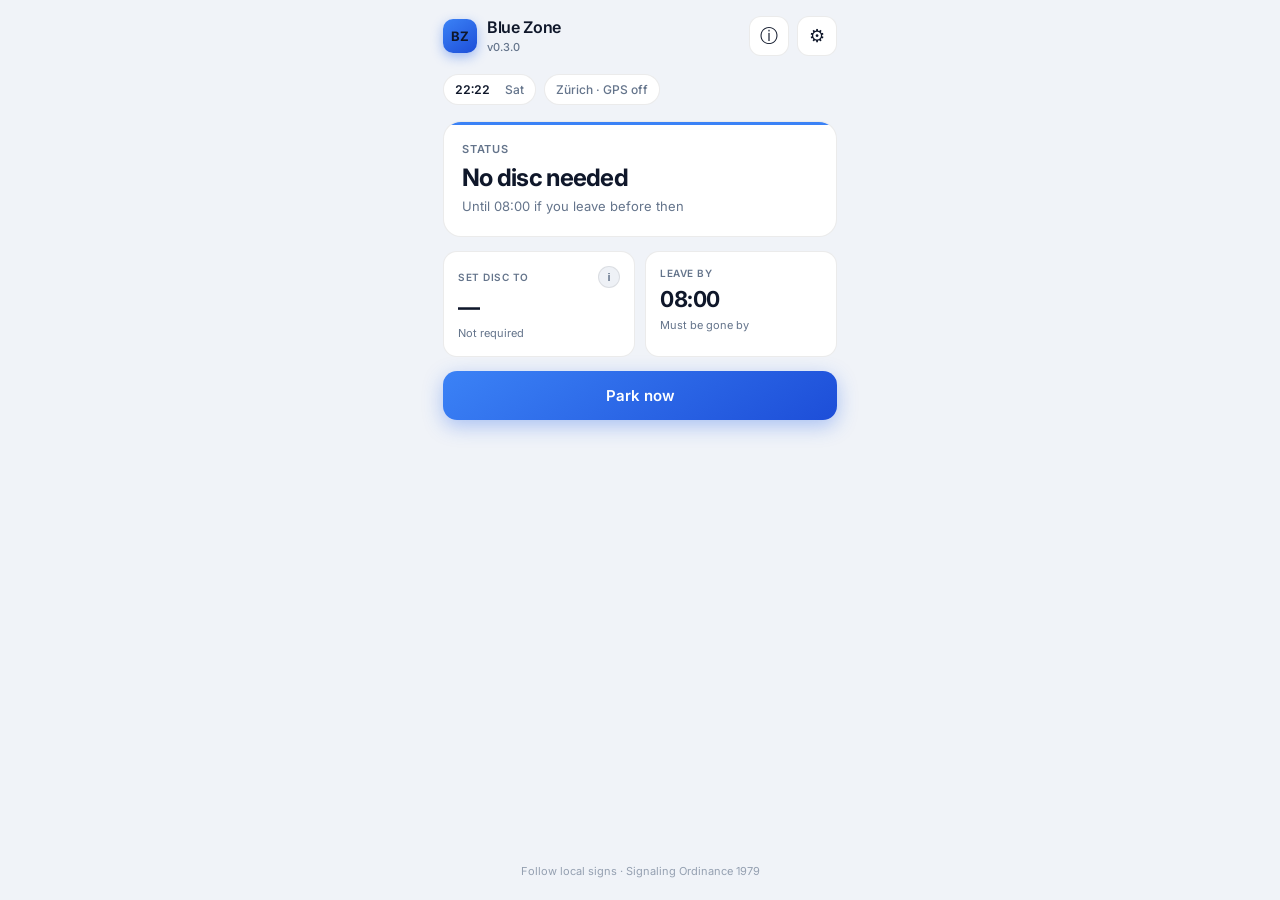
==== artifacts/blue-zone-parking/index.html @ 6352095b "Export from Grok" ====
<!DOCTYPE html>
<html lang="en">
<head>
  <meta charset="UTF-8" />
  <meta name="viewport" content="width=device-width, initial-scale=1, viewport-fit=cover" />
  <meta name="theme-color" content="#0a0f1a" />
  <meta name="apple-mobile-web-app-capable" content="yes" />
  <meta name="apple-mobile-web-app-status-bar-style" content="black-translucent" />
  <meta name="mobile-web-app-capable" content="yes" />
  <link rel="manifest" href="manifest.webmanifest" />
  <link rel="icon" type="image/png" sizes="32x32" href="icons/icon-32.png" />
  <link rel="icon" type="image/png" sizes="16x16" href="icons/icon-16.png" />
  <link rel="apple-touch-icon" href="icons/icon-180.png" />
  <title>Blue Zone</title>
  <link rel="preconnect" href="https://fonts.googleapis.com" />
  <link rel="preconnect" href="https://fonts.gstatic.com" crossorigin />
  <link href="https://fonts.googleapis.com/css2?family=Inter:wght@400;500;600;700&display=swap" rel="stylesheet" />
  <style>
    :root {
      --bg: #0a0f1a;
      --surface: #121a2b;
      --surface-2: #1a2438;
      --border: rgba(255, 255, 255, 0.08);
      --text: #e8eef8;
      --muted: #8b9bb4;
      --accent: #2563eb;
      --accent-bright: #3b82f6;
      --accent-soft: rgba(37, 99, 235, 0.18);
      --ok: #22c55e;
      --ok-soft: rgba(34, 197, 94, 0.14);
      --warn: #f59e0b;
      --warn-soft: rgba(245, 158, 11, 0.14);
      --danger: #ef4444;
      --danger-soft: rgba(239, 68, 68, 0.14);
      --disc-blue: #1e4fd6;
      --disc-blue-dark: #1639a8;
      --disc-rim: #0f2a7a;
      --radius: 18px;
      --safe-top: env(safe-area-inset-top, 0px);
      --safe-bottom: env(safe-area-inset-bottom, 0px);
    }

    * { box-sizing: border-box; margin: 0; padding: 0; -webkit-tap-highlight-color: transparent; }

    html, body {
      height: 100%;
      background: var(--bg);
      color: var(--text);
      font-family: "Inter", system-ui, -apple-system, sans-serif;
      font-size: 16px;
      line-height: 1.45;
      -webkit-font-smoothing: antialiased;
    }

    body {
      min-height: 100dvh;
      display: flex;
      flex-direction: column;
      max-width: 430px;
      margin: 0 auto;
      padding: calc(16px + var(--safe-top)) 18px calc(20px + var(--safe-bottom));
      position: relative;
      overflow-x: hidden;
    }

    /* ─── Header ─── */
    .topbar {
      display: flex;
      align-items: center;
      justify-content: space-between;
      margin-bottom: 18px;
      gap: 12px;
    }
    .brand {
      display: flex;
      align-items: center;
      gap: 10px;
    }
    .brand-mark {
      width: 34px; height: 34px;
      border-radius: 10px;
      background: linear-gradient(145deg, #3b82f6, #1d4ed8);
      display: grid; place-items: center;
      font-weight: 700; font-size: 13px;
      box-shadow: 0 4px 12px rgba(37, 99, 235, 0.4);
    }
    .brand-name { font-weight: 600; font-size: 16px; letter-spacing: -0.02em; }
    .brand-ver { font-size: 11px; color: var(--muted); font-weight: 500; }

    .icon-btn {
      width: 40px; height: 40px;
      border-radius: 12px;
      border: 1px solid var(--border);
      background: var(--surface);
      color: var(--text);
      display: grid; place-items: center;
      cursor: pointer;
      font-size: 18px;
      transition: background 0.15s;
    }
    .icon-btn:active { background: var(--surface-2); }

    /* ─── Meta row (time · location · holiday) ─── */
    .meta-row {
      display: flex;
      flex-wrap: wrap;
      gap: 8px;
      margin-bottom: 16px;
      align-items: center;
    }
    .chip {
      display: inline-flex;
      align-items: center;
      gap: 6px;
      padding: 6px 11px;
      border-radius: 999px;
      background: var(--surface);
      border: 1px solid var(--border);
      font-size: 12px;
      font-weight: 500;
      color: var(--muted);
      font-variant-numeric: tabular-nums;
    }
    .chip strong { color: var(--text); font-weight: 600; }
    .chip-holiday {
      background: var(--ok-soft);
      border-color: rgba(34, 197, 94, 0.3);
      color: var(--ok);
    }
    .chip-holiday strong { color: var(--ok); }
    .chip.hidden { display: none; }

    /* ─── Status ─── */
    .status {
      background: var(--surface);
      border: 1px solid var(--border);
      border-radius: var(--radius);
      padding: 20px 18px;
      margin-bottom: 14px;
      position: relative;
      overflow: hidden;
    }
    .status::before {
      content: "";
      position: absolute;
      top: 0; left: 0; right: 0;
      height: 3px;
      background: var(--status-color, var(--accent));
    }
    .status-label {
      font-size: 11px;
      font-weight: 600;
      text-transform: uppercase;
      letter-spacing: 0.07em;
      color: var(--muted);
      margin-bottom: 6px;
    }
    .status-title {
      font-size: 24px;
      font-weight: 700;
      letter-spacing: -0.03em;
      line-height: 1.2;
      margin-bottom: 4px;
    }
    .status-sub { font-size: 13px; color: var(--muted); }

    /* ─── Disc row ─── */
    .disc-row {
      display: grid;
      grid-template-columns: 1fr 1fr;
      gap: 10px;
      margin-bottom: 14px;
    }
    .tile {
      background: var(--surface);
      border: 1px solid var(--border);
      border-radius: 14px;
      padding: 14px;
      position: relative;
    }
    .tile-label {
      font-size: 10px;
      font-weight: 600;
      text-transform: uppercase;
      letter-spacing: 0.05em;
      color: var(--muted);
      margin-bottom: 4px;
      display: flex;
      align-items: center;
      justify-content: space-between;
    }
    .tile-value {
      font-size: 22px;
      font-weight: 700;
      letter-spacing: -0.02em;
      font-variant-numeric: tabular-nums;
    }
    .tile-hint { font-size: 11px; color: var(--muted); margin-top: 2px; }
    .info-mini {
      width: 22px; height: 22px;
      border-radius: 50%;
      border: 1px solid var(--border);
      background: var(--surface-2);
      color: var(--muted);
      font-size: 11px;
      font-weight: 700;
      display: grid; place-items: center;
      cursor: pointer;
      padding: 0;
    }

    /* ─── Timer card (active session) ─── */
    .timer-card {
      display: none;
      background: linear-gradient(160deg, #152038, #121a2b);
      border: 1px solid rgba(59, 130, 246, 0.35);
      border-radius: var(--radius);
      padding: 18px;
      margin-bottom: 14px;
      text-align: center;
    }
    .timer-card.active { display: block; }
    .timer-label {
      font-size: 11px;
      font-weight: 600;
      text-transform: uppercase;
      letter-spacing: 0.06em;
      color: var(--muted);
      margin-bottom: 6px;
    }
    .timer-value {
      font-size: 40px;
      font-weight: 700;
      letter-spacing: -0.03em;
      font-variant-numeric: tabular-nums;
      color: var(--accent-bright);
      line-height: 1.1;
    }
    .timer-value.warn { color: var(--warn); }
    .timer-value.danger { color: var(--danger); }
    .timer-meta {
      font-size: 12px;
      color: var(--muted);
      margin-top: 6px;
    }
    .timer-actions {
      display: flex;
      gap: 8px;
      margin-top: 14px;
      justify-content: center;
    }

    /* ─── Primary actions ─── */
    .actions {
      display: flex;
      flex-direction: column;
      gap: 10px;
      margin-bottom: 16px;
    }
    .btn {
      display: flex;
      align-items: center;
      justify-content: center;
      gap: 8px;
      padding: 15px 18px;
      border-radius: 14px;
      border: none;
      font-family: inherit;
      font-size: 15px;
      font-weight: 600;
      cursor: pointer;
      transition: transform 0.1s, opacity 0.15s;
    }
    .btn:active { transform: scale(0.98); }
    .btn:disabled { opacity: 0.45; cursor: not-allowed; transform: none; }
    .btn-primary {
      background: linear-gradient(145deg, #3b82f6, #1d4ed8);
      color: #fff;
      box-shadow: 0 6px 20px rgba(37, 99, 235, 0.35);
    }
    .btn-secondary {
      background: var(--surface);
      color: var(--text);
      border: 1px solid var(--border);
    }
    .btn-danger {
      background: var(--danger-soft);
      color: var(--danger);
      border: 1px solid rgba(239, 68, 68, 0.3);
    }
    .btn-sm {
      padding: 10px 14px;
      font-size: 13px;
      border-radius: 10px;
    }

    /* ─── Sheets / overlays ─── */
    .overlay {
      position: fixed;
      inset: 0;
      background: rgba(0, 0, 0, 0.55);
      backdrop-filter: blur(4px);
      z-index: 40;
      opacity: 0;
      pointer-events: none;
      transition: opacity 0.2s;
    }
    .overlay.open { opacity: 1; pointer-events: auto; }

    .sheet {
      position: fixed;
      left: 50%;
      bottom: 0;
      transform: translate(-50%, 100%);
      width: 100%;
      max-width: 430px;
      max-height: 88dvh;
      background: var(--surface);
      border-radius: 22px 22px 0 0;
      border: 1px solid var(--border);
      border-bottom: none;
      z-index: 50;
      padding: 12px 20px calc(24px + var(--safe-bottom));
      overflow-y: auto;
      transition: transform 0.28s cubic-bezier(0.32, 0.72, 0, 1);
    }
    .sheet.open { transform: translate(-50%, 0); }
    .sheet-handle {
      width: 36px; height: 4px;
      border-radius: 2px;
      background: var(--border);
      margin: 0 auto 16px;
    }
    .sheet-title {
      font-size: 18px;
      font-weight: 700;
      letter-spacing: -0.02em;
      margin-bottom: 14px;
    }
    .sheet-close {
      position: absolute;
      top: 16px; right: 16px;
      width: 32px; height: 32px;
      border-radius: 50%;
      border: 1px solid var(--border);
      background: var(--surface-2);
      color: var(--muted);
      font-size: 16px;
      cursor: pointer;
      display: grid; place-items: center;
    }

    /* ─── Skeuomorphic parking disc ─── */
    .disc-showcase {
      display: flex;
      flex-direction: column;
      align-items: center;
      gap: 16px;
      padding: 8px 0 12px;
    }
    .parking-disc {
      width: 240px;
      height: 240px;
      border-radius: 50%;
      background:
        radial-gradient(circle at 35% 30%, rgba(255,255,255,0.18), transparent 45%),
        linear-gradient(160deg, #2b6cff 0%, var(--disc-blue) 45%, var(--disc-blue-dark) 100%);
      box-shadow:
        0 0 0 10px var(--disc-rim),
        0 0 0 14px #0a1f5c,
        0 18px 40px rgba(0, 0, 0, 0.45),
        inset 0 2px 6px rgba(255,255,255,0.25),
        inset 0 -4px 12px rgba(0,0,0,0.25);
      position: relative;
      display: grid;
      place-items: center;
    }
    .disc-wheel {
      width: 68%;
      height: 68%;
      border-radius: 50%;
      background: radial-gradient(circle at 40% 32%, #fff, #f4f6fa 55%, #dbe3ef 100%);
      box-shadow: inset 0 2px 8px rgba(0,0,0,0.12), 0 2px 6px rgba(0,0,0,0.18);
      position: absolute;
      left: 50%;
      top: 50%;
      margin: 0;
      transform: translate(-50%, -50%) rotate(0deg);
      transition: transform 1.35s cubic-bezier(0.22, 1.15, 0.36, 1);
    }
    .disc-pointer {
      position: absolute;
      left: 50%;
      top: -2px;
      width: 0;
      height: 0;
      border-left: 7px solid transparent;
      border-right: 7px solid transparent;
      border-bottom: 16px solid #dc2626;
      transform: translateX(-50%);
      filter: drop-shadow(0 1px 1px rgba(0,0,0,0.35));
    }
    .disc-hub {
      width: 42%;
      height: 42%;
      border-radius: 50%;
      background: linear-gradient(180deg, #fff, #e8eef5);
      box-shadow: 0 1px 2px rgba(0,0,0,0.12), 0 0 0 3px #c5d0de;
      position: relative;
      z-index: 2;
      display: flex;
      flex-direction: column;
      align-items: center;
      justify-content: center;
    }
    .disc-face { display: contents; }
    .disc-label-top {
      font-size: 8px;
      font-weight: 700;
      letter-spacing: 0.14em;
      text-transform: uppercase;
      color: #64748b;
    }
    .disc-time-display {
      font-size: 28px;
      font-weight: 800;
      letter-spacing: -0.04em;
      color: #0f172a;
      font-variant-numeric: tabular-nums;
      line-height: 1;
    }
    .disc-label-bot { display: none; }
    .disc-ticks {
      position: absolute;
      inset: 0;
      border-radius: 50%;
    }
    .disc-tick {
      position: absolute;
      left: 50%; top: 5%;
      width: 2px; height: 8px;
      background: rgba(255,255,255,0.45);
      transform-origin: 50% 108px;
      margin-left: -1px;
    }
    .disc-tick.major { height: 11px; width: 2.5px; background: #fff; }
    .disc-hour {
      position: absolute;
      left: 50%;
      top: 11%;
      font-size: 9px;
      font-weight: 700;
      color: #fff;
      transform-origin: 50% 86px;
      margin-left: -8px;
      width: 16px;
      text-align: center;
    }
    @media (prefers-reduced-motion: reduce) {
      .disc-wheel { transition: none; }
    }

    .disc-help {
      font-size: 13px;
      color: var(--muted);
      text-align: center;
      line-height: 1.5;
      max-width: 280px;
    }
    .disc-help strong { color: var(--text); }

    /* ─── Settings form ─── */
    .field {
      margin-bottom: 16px;
    }
    .field label {
      display: block;
      font-size: 12px;
      font-weight: 600;
      color: var(--muted);
      margin-bottom: 6px;
      text-transform: uppercase;
      letter-spacing: 0.04em;
    }
    .field select, .field input[type="number"] {
      width: 100%;
      padding: 12px 14px;
      border-radius: 12px;
      border: 1px solid var(--border);
      background: var(--surface-2);
      color: var(--text);
      font-family: inherit;
      font-size: 15px;
      font-weight: 500;
      outline: none;
    }
    .field select:focus, .field input:focus {
      border-color: rgba(59, 130, 246, 0.5);
    }
    .toggle-row {
      display: flex;
      align-items: center;
      justify-content: space-between;
      padding: 12px 0;
      border-bottom: 1px solid var(--border);
    }
    .toggle-row:last-child { border-bottom: none; }
    .toggle-row span { font-size: 14px; font-weight: 500; }
    .toggle {
      position: relative;
      width: 44px; height: 26px;
      flex-shrink: 0;
    }
    .toggle input { opacity: 0; width: 0; height: 0; }
    .toggle-slider {
      position: absolute; inset: 0;
      background: var(--surface-2);
      border-radius: 999px;
      border: 1px solid var(--border);
      cursor: pointer;
      transition: background 0.2s;
    }
    .toggle-slider::before {
      content: "";
      position: absolute;
      width: 20px; height: 20px;
      left: 2px; top: 2px;
      background: var(--muted);
      border-radius: 50%;
      transition: transform 0.2s, background 0.2s;
    }
    .toggle input:checked + .toggle-slider {
      background: var(--accent-soft);
      border-color: rgba(59, 130, 246, 0.45);
    }
    .toggle input:checked + .toggle-slider::before {
      transform: translateX(18px);
      background: var(--accent-bright);
    }

    /* ─── Rules content ─── */
    .rules h3 {
      font-size: 13px;
      font-weight: 600;
      color: var(--text);
      margin: 14px 0 6px;
    }
    .rules h3:first-child { margin-top: 0; }
    .rules p, .rules li {
      font-size: 13px;
      color: var(--muted);
      line-height: 1.55;
    }
    .rules ul { padding-left: 18px; margin: 4px 0 8px; }
    .rules li { margin-bottom: 3px; }
    .rules strong { color: var(--text); font-weight: 500; }

    .footer-note {
      margin-top: auto;
      padding-top: 12px;
      text-align: center;
      font-size: 11px;
      color: var(--muted);
      opacity: 0.65;
    }

    .toast {
      position: fixed;
      left: 50%;
      bottom: calc(24px + var(--safe-bottom));
      transform: translateX(-50%) translateY(80px);
      background: var(--surface-2);
      border: 1px solid var(--border);
      color: var(--text);
      padding: 12px 18px;
      border-radius: 12px;
      font-size: 13px;
      font-weight: 500;
      z-index: 60;
      opacity: 0;
      transition: transform 0.25s, opacity 0.25s;
      max-width: 90%;
      text-align: center;
      box-shadow: 0 8px 30px rgba(0,0,0,0.35);
    }
    .toast.show {
      transform: translateX(-50%) translateY(0);
      opacity: 1;
    }

    @media (prefers-color-scheme: light) {
      :root {
        --bg: #f0f3f8;
        --surface: #ffffff;
        --surface-2: #eef1f6;
        --border: rgba(0, 0, 0, 0.08);
        --text: #0f172a;
        --muted: #64748b;
      }
    }
  </style>
</head>
<body>
  <!-- Top bar -->
  <header class="topbar">
    <div class="brand">
      <div class="brand-mark">BZ</div>
      <div>
        <div class="brand-name">Blue Zone</div>
        <div class="brand-ver" id="appVersion">v0.3.0</div>
      </div>
    </div>
    <div style="display:flex;gap:8px">
      <button type="button" class="icon-btn" id="btnInfo" title="Rules" aria-label="Rules">ⓘ</button>
      <button type="button" class="icon-btn" id="btnSettings" title="Settings" aria-label="Settings">⚙</button>
    </div>
  </header>

  <!-- Meta: time · location · holiday -->
  <div class="meta-row">
    <div class="chip" id="chipTime"><strong id="clockTime">--:--</strong>&nbsp;<span id="clockDay">—</span></div>
    <div class="chip" id="chipLoc"><span id="locLabel">Locating…</span></div>
    <div class="chip chip-holiday hidden" id="chipHoliday"><strong id="holidayLabel">Holiday</strong></div>
  </div>

  <!-- Status -->
  <section class="status" id="statusCard">
    <div class="status-label">Status</div>
    <div class="status-title" id="statusTitle">Checking…</div>
    <div class="status-sub" id="statusSub"></div>
  </section>

  <!-- Disc / leave-by -->
  <div class="disc-row">
    <div class="tile">
      <div class="tile-label">
        Set disc to
        <button type="button" class="info-mini" id="btnDiscInfo" title="How to set disc" aria-label="Disc info">i</button>
      </div>
      <div class="tile-value" id="discTime">—</div>
      <div class="tile-hint" id="discHint">Next half-hour</div>
    </div>
    <div class="tile">
      <div class="tile-label">Leave by</div>
      <div class="tile-value" id="leaveBy">—</div>
      <div class="tile-hint" id="leaveHint">Max stay</div>
    </div>
  </div>

  <!-- Active parking timer -->
  <div class="timer-card" id="timerCard">
    <div class="timer-label">Time remaining</div>
    <div class="timer-value" id="timerValue">--:--</div>
    <div class="timer-meta" id="timerMeta">Parked · leave by —</div>
    <div class="timer-actions">
      <button type="button" class="btn btn-danger btn-sm" id="btnEndPark">End parking</button>
    </div>
  </div>

  <!-- Primary CTA -->
  <div class="actions">
    <button type="button" class="btn btn-primary" id="btnPark">Park now</button>
  </div>

  <p class="footer-note">Follow local signs · Signaling Ordinance 1979</p>

  <!-- Overlay -->
  <div class="overlay" id="overlay"></div>

  <!-- Disc info sheet (skeuomorphic) -->
  <div class="sheet" id="sheetDisc" role="dialog" aria-labelledby="discSheetTitle">
    <div class="sheet-handle"></div>
    <button type="button" class="sheet-close" data-close aria-label="Close">×</button>
    <div class="sheet-title" id="discSheetTitle">Set your disc</div>
    <div class="disc-showcase">
      <div class="parking-disc" aria-hidden="true">
        <div class="disc-ticks" id="discTicks"></div>
        <div class="disc-wheel" id="discWheel">
          <span class="disc-pointer"></span>
        </div>
        <div class="disc-hub">
          <div class="disc-label-top">Set to</div>
          <div class="disc-time-display" id="discFaceTime">—</div>
        </div>
      </div>
      <p class="disc-help">
        Set the wheel to the <strong>next half-hour mark after</strong> you arrive.<br />
        Example: arrive <strong>9:05</strong> → set <strong>9:30</strong> → leave by <strong>10:30</strong>.
      </p>
    </div>
  </div>

  <!-- Rules sheet -->
  <div class="sheet" id="sheetRules" role="dialog" aria-labelledby="rulesTitle">
    <div class="sheet-handle"></div>
    <button type="button" class="sheet-close" data-close aria-label="Close">×</button>
    <div class="sheet-title" id="rulesTitle">Rules</div>
    <div class="rules">
      <h3>Time limits (Mon–Sat)</h3>
      <ul>
        <li>08:00–11:30 &amp; 13:30–18:00 → max <strong>1 hour</strong></li>
        <li>Arrival 11:30–13:30 → valid until <strong>14:30</strong></li>
        <li>Arrival 18:00–08:00 → valid until <strong>09:00</strong></li>
      </ul>
      <h3>Sundays &amp; public holidays</h3>
      <p>No time limit unless an extra sign says otherwise.</p>
      <h3>Setting the disc</h3>
      <p>Set the wheel to the <strong>next time-line after</strong> arrival. Electronic discs are not permitted. Disc must be clearly visible and upright.</p>
      <h3>No disc needed</h3>
      <p>19:00–07:59 if you rejoin traffic before 08:00.</p>
      <h3>Invalid if</h3>
      <ul>
        <li>Slanted or not fully visible</li>
        <li>Arrival time set incorrectly</li>
        <li>Max parking time exceeded</li>
        <li>Time re-adjusted without rejoining traffic</li>
      </ul>
      <h3>Where to get a disc</h3>
      <ul>
        <li>Transport Service licensing office — Mühlegasse 18</li>
        <li>Zurich City Police guards</li>
        <li>Specialist retailers</li>
      </ul>
      <p style="margin-top:12px;font-size:11px;opacity:0.7">Legal basis: Signaling Ordinance of 5 September 1979. Always follow local signs.</p>
    </div>
  </div>

  <!-- Settings sheet -->
  <div class="sheet" id="sheetSettings" role="dialog" aria-labelledby="settingsTitle">
    <div class="sheet-handle"></div>
    <button type="button" class="sheet-close" data-close aria-label="Close">×</button>
    <div class="sheet-title" id="settingsTitle">Settings</div>

    <div class="field">
      <label for="setCanton">Canton</label>
      <select id="setCanton">
        <option value="ZH">Zürich</option>
        <option value="BE">Bern</option>
        <option value="GE">Genève</option>
        <option value="VD">Vaud</option>
        <option value="BS">Basel-Stadt</option>
        <option value="BL">Basel-Land</option>
        <option value="AG">Aargau</option>
        <option value="SG">St. Gallen</option>
        <option value="LU">Luzern</option>
        <option value="TI">Ticino</option>
        <option value="VS">Valais</option>
        <option value="ZG">Zug</option>
        <option value="FR">Fribourg</option>
        <option value="SO">Solothurn</option>
        <option value="TG">Thurgau</option>
        <option value="SH">Schaffhausen</option>
        <option value="GR">Graubünden</option>
        <option value="NE">Neuchâtel</option>
        <option value="JU">Jura</option>
        <option value="SZ">Schwyz</option>
        <option value="UR">Uri</option>
        <option value="OW">Obwalden</option>
        <option value="NW">Nidwalden</option>
        <option value="GL">Glarus</option>
        <option value="AR">Appenzell AR</option>
        <option value="AI">Appenzell IR</option>
      </select>
    </div>

    <div class="field">
      <label for="setNotifyMins">Notify before expiry (minutes)</label>
      <input type="number" id="setNotifyMins" min="1" max="60" step="1" value="10" />
    </div>

    <div class="toggle-row">
      <span>Enable notifications</span>
      <label class="toggle">
        <input type="checkbox" id="setNotifyOn" checked />
        <span class="toggle-slider"></span>
      </label>
    </div>

    <div class="toggle-row">
      <span>Treat as public holiday</span>
      <label class="toggle">
        <input type="checkbox" id="setForceHoliday" />
        <span class="toggle-slider"></span>
      </label>
    </div>

    <div class="toggle-row">
      <span>Auto-detect location</span>
      <label class="toggle">
        <input type="checkbox" id="setAutoLoc" checked />
        <span class="toggle-slider"></span>
      </label>
    </div>

    <p style="font-size:12px;color:var(--muted);margin-top:16px" id="settingsMeta">Holidays: —</p>
  </div>

  <div class="toast" id="toast" role="status"></div>

  <script>
  /**
   * Blue Zone Parking — v0.3.0
   * Extensible client-side app. No backend. State in localStorage.
   * Security: no eval, no user HTML injection, API responses validated lightly.
   */
  (function () {
    "use strict";

    const VERSION = "0.3.0";
    const STORAGE = {
      settings: "bz.settings.v1",
      session: "bz.session.v1",
      holidays: "bz.holidays.v1",
      notified: "bz.notified.v1"
    };

    const CANTON_CENTERS = {
      ZH: [47.3769, 8.5417], BE: [46.9480, 7.4474], GE: [46.2044, 6.1432],
      VD: [46.5197, 6.6323], BS: [47.5596, 7.5886], BL: [47.4416, 7.7649],
      AG: [47.3900, 8.0450], SG: [47.4245, 9.3767], LU: [47.0502, 8.3093],
      TI: [46.2044, 9.0211], VS: [46.2333, 7.6000], ZG: [47.1662, 8.5155],
      FR: [46.8065, 7.1620], SO: [47.2088, 7.5323], TG: [47.6038, 9.0550],
      SH: [47.6973, 8.6349], GR: [46.8499, 9.5329], NE: [46.9900, 6.9293],
      JU: [47.3654, 7.3452], SZ: [47.0207, 8.6530], UR: [46.8804, 8.6444],
      OW: [46.8770, 8.2510], NW: [46.9268, 8.3850], GL: [47.0404, 9.0672],
      AR: [47.3667, 9.3000], AI: [47.3308, 9.4090]
    };

    const CANTON_NAMES = {
      ZH: "Zürich", BE: "Bern", GE: "Genève", VD: "Vaud", BS: "Basel-Stadt",
      BL: "Basel-Land", AG: "Aargau", SG: "St. Gallen", LU: "Luzern", TI: "Ticino",
      VS: "Valais", ZG: "Zug", FR: "Fribourg", SO: "Solothurn", TG: "Thurgau",
      SH: "Schaffhausen", GR: "Graubünden", NE: "Neuchâtel", JU: "Jura", SZ: "Schwyz",
      UR: "Uri", OW: "Obwalden", NW: "Nidwalden", GL: "Glarus", AR: "Appenzell AR", AI: "Appenzell IR"
    };

    const DAYS = ["Sun", "Mon", "Tue", "Wed", "Thu", "Fri", "Sat"];

    /** @type {{ canton: string, notifyMins: number, notifyOn: boolean, forceHoliday: boolean, autoLoc: boolean }} */
    let settings = {
      canton: "ZH",
      notifyMins: 10,
      notifyOn: true,
      forceHoliday: false,
      autoLoc: true
    };

    /** @type {{ date: string, name: string }[]} */
    let holidays = [];

    /** @type {{ startMs: number, leaveByMs: number, discLabel: string, leaveLabel: string } | null} */
    let session = null;

    let autoHolidayName = "";
    let tickTimer = null;
    let notifiedForSession = false;

    // ─── DOM helpers ───
    const $ = (id) => document.getElementById(id);

    function pad(n) { return String(n).padStart(2, "0"); }
    function formatTime(d) { return pad(d.getHours()) + ":" + pad(d.getMinutes()); }
    function dateKey(d) {
      return d.getFullYear() + "-" + pad(d.getMonth() + 1) + "-" + pad(d.getDate());
    }
    function minutesSinceMidnight(d) { return d.getHours() * 60 + d.getMinutes(); }
    function fromMinutes(m) {
      const h = Math.floor(((m % 1440) + 1440) % 1440 / 60);
      const min = ((m % 1440) + 1440) % 1440 % 60;
      return pad(h) + ":" + pad(min);
    }
    function nextTimeLineAfter(mins) {
      const h = Math.floor(mins / 60);
      const m = mins % 60;
      if (m === 0) return h * 60 + 30;
      if (m < 30) return h * 60 + 30;
      return (h + 1) * 60;
    }

    function toast(msg, ms) {
      const el = $("toast");
      el.textContent = msg;
      el.classList.add("show");
      clearTimeout(toast._t);
      toast._t = setTimeout(function () { el.classList.remove("show"); }, ms || 2800);
    }

    function loadJSON(key, fallback) {
      try {
        const raw = localStorage.getItem(key);
        if (!raw) return fallback;
        return JSON.parse(raw);
      } catch (_) { return fallback; }
    }
    function saveJSON(key, val) {
      try { localStorage.setItem(key, JSON.stringify(val)); } catch (_) {}
    }

    // ─── Settings ───
    function loadSettings() {
      const s = loadJSON(STORAGE.settings, null);
      if (s && typeof s === "object") {
        settings = Object.assign({}, settings, s);
      }
      $("setCanton").value = settings.canton;
      $("setNotifyMins").value = String(settings.notifyMins);
      $("setNotifyOn").checked = !!settings.notifyOn;
      $("setForceHoliday").checked = !!settings.forceHoliday;
      $("setAutoLoc").checked = !!settings.autoLoc;
    }

    function persistSettings() {
      settings.canton = $("setCanton").value;
      settings.notifyMins = Math.min(60, Math.max(1, parseInt($("setNotifyMins").value, 10) || 10));
      settings.notifyOn = $("setNotifyOn").checked;
      settings.forceHoliday = $("setForceHoliday").checked;
      settings.autoLoc = $("setAutoLoc").checked;
      saveJSON(STORAGE.settings, settings);
      $("setNotifyMins").value = String(settings.notifyMins);
    }

    // ─── Holidays ───
    function loadCachedHolidays() {
      const cached = loadJSON(STORAGE.holidays, null);
      if (cached && cached.canton === settings.canton && Array.isArray(cached.holidays)) {
        holidays = cached.holidays;
      }
    }

    async function fetchHolidays(canton) {
      const year = new Date().getFullYear();
      const urls = [
        "https://openholidaysapi.org/PublicHolidays?countryIsoCode=CH&languageIsoCode=EN&validFrom=" + year + "-01-01&validTo=" + year + "-12-31&subdivisionCode=CH-" + canton,
        "https://openholidaysapi.org/PublicHolidays?countryIsoCode=CH&languageIsoCode=EN&validFrom=" + (year + 1) + "-01-01&validTo=" + (year + 1) + "-12-31&subdivisionCode=CH-" + canton
      ];
      try {
        const results = await Promise.all(urls.map(function (u) {
          return fetch(u).then(function (r) { return r.ok ? r.json() : []; });
        }));
        const map = new Map();
        results.forEach(function (arr) {
          if (!Array.isArray(arr)) return;
          arr.forEach(function (h) {
            if (!h || (h.type !== "Public" && h.type !== "Optional")) return;
            if (typeof h.startDate !== "string") return;
            const name = (h.name && h.name[0] && h.name[0].text) || "Public holiday";
            if (!map.has(h.startDate)) map.set(h.startDate, { date: h.startDate, name: String(name).slice(0, 80) });
          });
        });
        holidays = Array.from(map.values());
        saveJSON(STORAGE.holidays, { canton: canton, year: year, holidays: holidays });
        $("settingsMeta").textContent = "Holidays loaded for CH-" + canton + " · OpenHolidays API";
      } catch (_) {
        $("settingsMeta").textContent = "Holiday data offline — use toggle if needed";
      }
      refreshHolidayChip();
      updateUI();
    }

    function todayIsHoliday() {
      if (settings.forceHoliday) return { yes: true, name: "Public holiday (manual)" };
      const key = dateKey(new Date());
      const found = holidays.find(function (h) { return h.date === key; });
      if (found) return { yes: true, name: found.name };
      return { yes: false, name: "" };
    }

    function refreshHolidayChip() {
      const hol = todayIsHoliday();
      const isSun = new Date().getDay() === 0;
      const chip = $("chipHoliday");
      if (hol.yes || isSun) {
        chip.classList.remove("hidden");
        $("holidayLabel").textContent = hol.yes ? hol.name : "Sunday";
        autoHolidayName = hol.yes ? hol.name : "Sunday";
      } else {
        chip.classList.add("hidden");
        autoHolidayName = "";
      }
    }

    // ─── Location ───
    function haversine(lat1, lon1, lat2, lon2) {
      const R = 6371;
      const dLat = (lat2 - lat1) * Math.PI / 180;
      const dLon = (lon2 - lon1) * Math.PI / 180;
      const a = Math.sin(dLat / 2) * Math.sin(dLat / 2) +
        Math.cos(lat1 * Math.PI / 180) * Math.cos(lat2 * Math.PI / 180) *
        Math.sin(dLon / 2) * Math.sin(dLon / 2);
      return R * 2 * Math.atan2(Math.sqrt(a), Math.sqrt(1 - a));
    }

    function nearestCanton(lat, lon) {
      let best = "ZH", bestDist = Infinity;
      Object.keys(CANTON_CENTERS).forEach(function (code) {
        const c = CANTON_CENTERS[code];
        const d = haversine(lat, lon, c[0], c[1]);
        if (d < bestDist) { bestDist = d; best = code; }
      });
      return best;
    }

    function setLocLabel(text) {
      $("locLabel").textContent = text;
    }

    function detectLocation() {
      if (!settings.autoLoc) {
        setLocLabel(CANTON_NAMES[settings.canton] || settings.canton);
        return;
      }
      if (!navigator.geolocation) {
        setLocLabel(CANTON_NAMES[settings.canton] || settings.canton);
        return;
      }
      setLocLabel("Locating…");
      navigator.geolocation.getCurrentPosition(
        function (pos) {
          const code = nearestCanton(pos.coords.latitude, pos.coords.longitude);
          if (code !== settings.canton) {
            settings.canton = code;
            $("setCanton").value = code;
            saveJSON(STORAGE.settings, settings);
            fetchHolidays(code);
          }
          setLocLabel(CANTON_NAMES[code] || code);
        },
        function () {
          setLocLabel((CANTON_NAMES[settings.canton] || settings.canton) + " · GPS off");
        },
        { enableHighAccuracy: false, timeout: 10000, maximumAge: 300000 }
      );
    }

    // ─── Rules engine ───
    /**
     * @returns {{ title: string, sub: string, disc: string|null, leaveBy: string|null, color: string, free: boolean }}
     */
    function computeRules(now) {
      const hol = todayIsHoliday();
      const isSun = now.getDay() === 0;
      const mins = minutesSinceMidnight(now);

      if (hol.yes || isSun) {
        return {
          title: "No time limit",
          sub: hol.yes ? (hol.name + " · free unless extra sign") : "Sunday · free unless extra sign",
          disc: null,
          leaveBy: null,
          color: "var(--ok)",
          free: true
        };
      }

      if (mins >= 19 * 60 || mins < 8 * 60) {
        if (mins < 8 * 60) {
          const setTo = nextTimeLineAfter(mins);
          return {
            title: "Valid until 09:00",
            sub: "Arrival before 08:00",
            disc: fromMinutes(setTo),
            leaveBy: "09:00",
            color: "var(--warn)",
            free: false
          };
        }
        return {
          title: "No disc needed",
          sub: "Until 08:00 if you leave before then",
          disc: null,
          leaveBy: "08:00",
          color: "var(--accent-bright)",
          free: true
        };
      }

      if (mins >= 8 * 60 && mins < 11 * 60 + 30) {
        const setTo = nextTimeLineAfter(mins);
        return {
          title: "Max 1 hour",
          sub: "08:00 – 11:30",
          disc: fromMinutes(setTo),
          leaveBy: fromMinutes(setTo + 60),
          color: "var(--accent-bright)",
          free: false
        };
      }

      if (mins >= 11 * 60 + 30 && mins < 13 * 60 + 30) {
        const setTo = nextTimeLineAfter(mins);
        return {
          title: "Valid until 14:30",
          sub: "Midday window (11:30–13:30)",
          disc: fromMinutes(setTo),
          leaveBy: "14:30",
          color: "var(--warn)",
          free: false
        };
      }

      if (mins >= 13 * 60 + 30 && mins < 18 * 60) {
        const setTo = nextTimeLineAfter(mins);
        return {
          title: "Max 1 hour",
          sub: "13:30 – 18:00",
          disc: fromMinutes(setTo),
          leaveBy: fromMinutes(setTo + 60),
          color: "var(--accent-bright)",
          free: false
        };
      }

      if (mins >= 18 * 60 && mins < 19 * 60) {
        const setTo = nextTimeLineAfter(mins);
        return {
          title: "Valid until 09:00",
          sub: "Evening arrival",
          disc: fromMinutes(setTo),
          leaveBy: "09:00",
          color: "var(--warn)",
          free: false
        };
      }

      return {
        title: "Check signs",
        sub: "Unable to determine for this moment",
        disc: null,
        leaveBy: null,
        color: "var(--muted)",
        free: false
      };
    }

    // ─── Session / timer ───
    function loadSession() {
      const s = loadJSON(STORAGE.session, null);
      if (s && typeof s.leaveByMs === "number" && s.leaveByMs > Date.now() - 60000) {
        session = s;
        notifiedForSession = !!loadJSON(STORAGE.notified, false);
      } else {
        session = null;
        localStorage.removeItem(STORAGE.session);
        localStorage.removeItem(STORAGE.notified);
      }
    }

    function startPark() {
      const now = new Date();
      const rules = computeRules(now);
      if (rules.free && !rules.leaveBy) {
        toast("No time limit right now — no timer needed");
        return;
      }
      if (!rules.leaveBy) {
        toast("Cannot start timer — check local signs");
        return;
      }

      // Build leave-by Date from label (HH:MM), handling overnight
      const parts = rules.leaveBy.split(":");
      const leave = new Date(now);
      leave.setSeconds(0, 0);
      leave.setHours(parseInt(parts[0], 10), parseInt(parts[1], 10), 0, 0);
      if (leave.getTime() <= now.getTime()) {
        leave.setDate(leave.getDate() + 1);
      }

      session = {
        startMs: now.getTime(),
        leaveByMs: leave.getTime(),
        discLabel: rules.disc || "—",
        leaveLabel: rules.leaveBy
      };
      notifiedForSession = false;
      saveJSON(STORAGE.session, session);
      localStorage.removeItem(STORAGE.notified);
      updateUI();
      requestNotifyPermission();
      toast("Parking started · leave by " + rules.leaveBy);
    }

    function endPark() {
      session = null;
      localStorage.removeItem(STORAGE.session);
      localStorage.removeItem(STORAGE.notified);
      notifiedForSession = false;
      updateUI();
      toast("Parking ended");
    }

    function formatRemaining(ms) {
      if (ms <= 0) return "00:00";
      const totalSec = Math.floor(ms / 1000);
      const h = Math.floor(totalSec / 3600);
      const m = Math.floor((totalSec % 3600) / 60);
      const s = totalSec % 60;
      if (h > 0) return pad(h) + ":" + pad(m) + ":" + pad(s);
      return pad(m) + ":" + pad(s);
    }

    function updateTimerDisplay() {
      if (!session) return;
      const left = session.leaveByMs - Date.now();
      const el = $("timerValue");
      el.textContent = formatRemaining(left);
      el.classList.remove("warn", "danger");
      if (left <= 0) {
        el.classList.add("danger");
        el.textContent = "00:00";
        $("timerMeta").textContent = "Time expired · move the vehicle";
      } else if (left <= 5 * 60 * 1000) {
        el.classList.add("danger");
        $("timerMeta").textContent = "Leave by " + session.leaveLabel + " · disc " + session.discLabel;
      } else if (left <= settings.notifyMins * 60 * 1000) {
        el.classList.add("warn");
        $("timerMeta").textContent = "Leave by " + session.leaveLabel + " · disc " + session.discLabel;
      } else {
        $("timerMeta").textContent = "Leave by " + session.leaveLabel + " · disc " + session.discLabel;
      }

      // Notification
      if (
        settings.notifyOn &&
        !notifiedForSession &&
        left > 0 &&
        left <= settings.notifyMins * 60 * 1000
      ) {
        sendNotification(
          "Blue Zone — " + formatRemaining(left) + " left",
          "Leave by " + session.leaveLabel + ". Move your vehicle soon."
        );
        notifiedForSession = true;
        saveJSON(STORAGE.notified, true);
      }
    }

    function requestNotifyPermission() {
      if (!settings.notifyOn) return;
      if (!("Notification" in window)) return;
      if (Notification.permission === "default") {
        Notification.requestPermission().catch(function () {});
      }
    }

    function sendNotification(title, body) {
      if (!("Notification" in window)) return;
      if (Notification.permission !== "granted") return;
      try {
        const n = new Notification(title, {
          body: body,
          icon: "icons/icon-192.png",
          tag: "bz-expiry",
          renotify: true
        });
        setTimeout(function () { n.close(); }, 12000);
      } catch (_) {}
    }

    // ─── UI ───
    function updateUI() {
      const now = new Date();
      $("clockTime").textContent = formatTime(now);
      $("clockDay").textContent = DAYS[now.getDay()];
      $("appVersion").textContent = "v" + VERSION;

      refreshHolidayChip();

      const rules = computeRules(now);
      $("statusCard").style.setProperty("--status-color", rules.color);
      $("statusTitle").textContent = rules.title;
      $("statusSub").textContent = rules.sub;
      $("discTime").textContent = rules.disc || "—";
      $("leaveBy").textContent = rules.leaveBy || "—";
      $("discHint").textContent = rules.disc ? "Next half-hour mark" : "Not required";
      $("leaveHint").textContent = rules.leaveBy ? "Must be gone by" : "—";
      $("discFaceTime").textContent = rules.disc || "—";

      // Session UI
      const hasSession = !!session;
      $("timerCard").classList.toggle("active", hasSession);
      $("btnPark").style.display = hasSession ? "none" : "flex";
      $("btnPark").disabled = rules.free && !rules.leaveBy;

      if (hasSession) updateTimerDisplay();
    }

    // ─── Sheets ───
    function openSheet(id) {
      $("overlay").classList.add("open");
      $(id).classList.add("open");
      if (id === "sheetDisc") spinDisc($("discFaceTime").textContent);
    }
    function closeSheets() {
      $("overlay").classList.remove("open");
      document.querySelectorAll(".sheet").forEach(function (el) {
        el.classList.remove("open");
      });
      persistSettings();
      refreshHolidayChip();
      updateUI();
    }

    // ─── Disc ticks (decorative) ───
    function buildDiscTicks() {
      const host = $("discTicks");
      host.innerHTML = "";
      for (let i = 0; i < 48; i++) {
        const t = document.createElement("div");
        t.className = "disc-tick" + (i % 2 === 0 ? " major" : "");
        t.style.transform = "rotate(" + (i * 7.5) + "deg)";
        host.appendChild(t);
      }
      for (let h = 0; h < 24; h++) {
        const el = document.createElement("div");
        el.className = "disc-hour";
        el.textContent = String(h).padStart(2, "0");
        el.style.transform = "rotate(" + (h * 15) + "deg)";
        host.appendChild(el);
      }
    }

    function timeToDeg(label) {
      if (!label || !/^\d{1,2}:\d{2}$/.test(label)) return 0;
      const p = label.split(":");
      return ((Number(p[0]) % 24) + Number(p[1]) / 60) * 15;
    }

    function spinDisc(label) {
      const wheel = $("discWheel");
      if (!wheel) return;
      const dest = timeToDeg(label);
      const reduced = window.matchMedia("(prefers-reduced-motion: reduce)").matches;
      if (reduced) {
        wheel.style.transform = "translate(-50%, -50%) rotate(" + dest + "deg)";
        return;
      }
      wheel.style.transition = "none";
      wheel.style.transform = "translate(-50%, -50%) rotate(0deg)";
      requestAnimationFrame(function () {
        requestAnimationFrame(function () {
          wheel.style.transition = "transform 1.35s cubic-bezier(0.22, 1.15, 0.36, 1)";
          wheel.style.transform = "translate(-50%, -50%) rotate(" + dest + "deg)";
        });
      });
    }

    // ─── Events ───
    function bindEvents() {
      $("btnPark").addEventListener("click", startPark);
      $("btnEndPark").addEventListener("click", endPark);
      $("btnInfo").addEventListener("click", function () { openSheet("sheetRules"); });
      $("btnSettings").addEventListener("click", function () { openSheet("sheetSettings"); });
      $("btnDiscInfo").addEventListener("click", function () { openSheet("sheetDisc"); });
      $("overlay").addEventListener("click", closeSheets);
      document.querySelectorAll("[data-close]").forEach(function (btn) {
        btn.addEventListener("click", closeSheets);
      });

      $("setCanton").addEventListener("change", function () {
        persistSettings();
        setLocLabel(CANTON_NAMES[settings.canton] || settings.canton);
        fetchHolidays(settings.canton);
      });
      $("setNotifyMins").addEventListener("change", persistSettings);
      $("setNotifyOn").addEventListener("change", function () {
        persistSettings();
        if (settings.notifyOn) requestNotifyPermission();
      });
      $("setForceHoliday").addEventListener("change", function () {
        persistSettings();
        refreshHolidayChip();
        updateUI();
      });
      $("setAutoLoc").addEventListener("change", function () {
        persistSettings();
        if (settings.autoLoc) detectLocation();
        else setLocLabel(CANTON_NAMES[settings.canton] || settings.canton);
      });
    }

    // ─── Boot ───
    function boot() {
      $("appVersion").textContent = "v" + VERSION;
      loadSettings();
      loadCachedHolidays();
      loadSession();
      buildDiscTicks();
      bindEvents();
      setLocLabel(CANTON_NAMES[settings.canton] || settings.canton);
      detectLocation();
      fetchHolidays(settings.canton);
      updateUI();
      tickTimer = setInterval(updateUI, 1000);

      if ("serviceWorker" in navigator) {
        window.addEventListener("load", function () {
          navigator.serviceWorker.register("./sw.js").catch(function () {});
        });
      }
    }

    boot();
  })();
  </script>
</body>
</html>
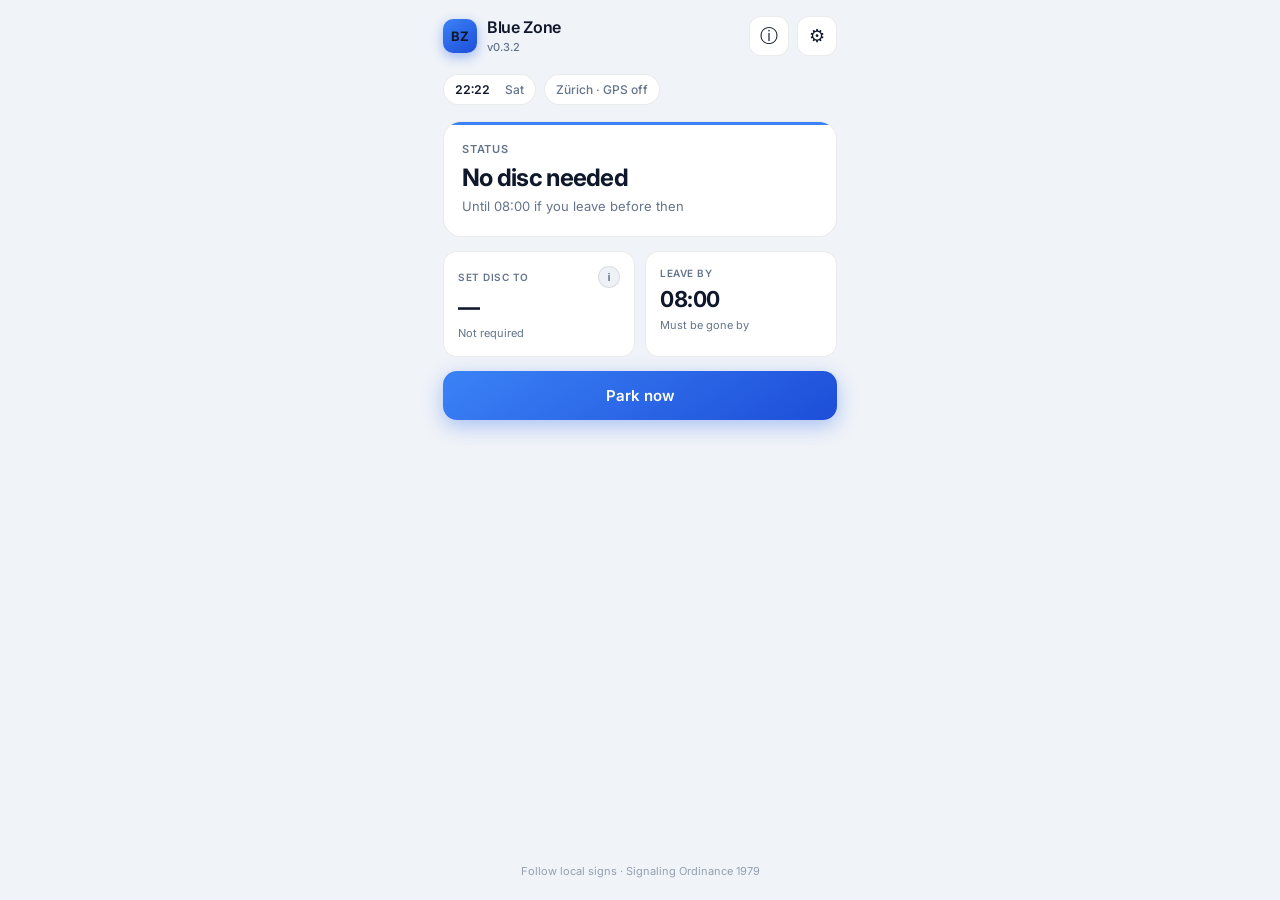
==== commit 49ec6849: "Fix GitHub/GitLab Pages 404 and drop zip download Static app lives in docs/ and artifacts/blue-zone-" ====
--- a/artifacts/blue-zone-parking/index.html
+++ b/artifacts/blue-zone-parking/index.html
@@ -607,7 +607,7 @@
       <div class="brand-mark">BZ</div>
       <div>
         <div class="brand-name">Blue Zone</div>
-        <div class="brand-ver" id="appVersion">v0.3.0</div>
+        <div class="brand-ver" id="appVersion">v0.3.1</div>
       </div>
     </div>
     <div style="display:flex;gap:8px">
@@ -799,14 +799,14 @@
 
   <script>
   /**
-   * Blue Zone Parking — v0.3.0
+   * Blue Zone Parking — v0.3.1
    * Extensible client-side app. No backend. State in localStorage.
    * Security: no eval, no user HTML injection, API responses validated lightly.
    */
   (function () {
     "use strict";
 
-    const VERSION = "0.3.0";
+    const VERSION = "0.3.2";
     const STORAGE = {
       settings: "bz.settings.v1",
       session: "bz.session.v1",
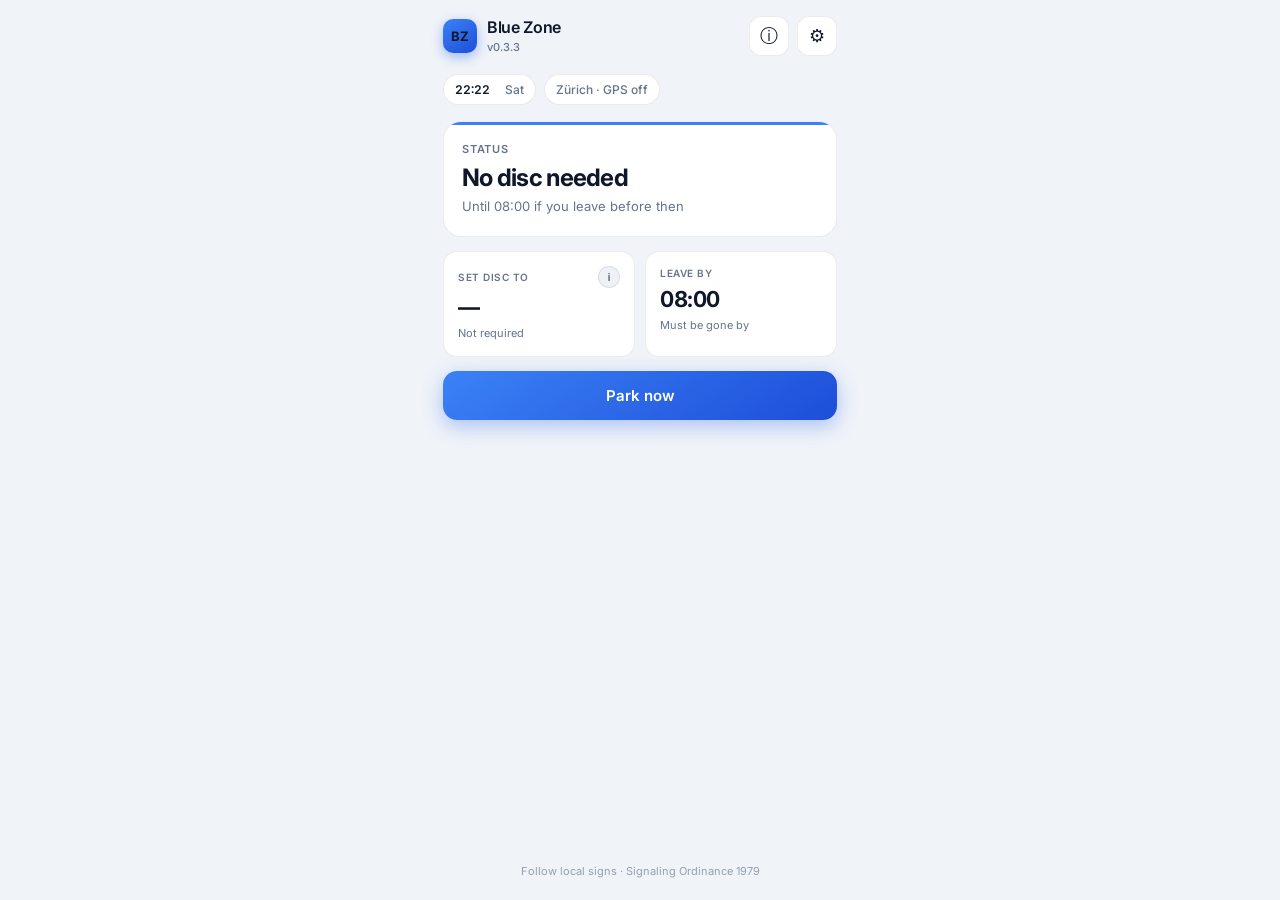
==== commit d098a9bf: "Align parking-disc hour numbers on the ring" ====
--- a/artifacts/blue-zone-parking/index.html
+++ b/artifacts/blue-zone-parking/index.html
@@ -437,24 +437,23 @@
     }
     .disc-tick {
       position: absolute;
-      left: 50%; top: 5%;
-      width: 2px; height: 8px;
-      background: rgba(255,255,255,0.45);
-      transform-origin: 50% 108px;
-      margin-left: -1px;
-    }
-    .disc-tick.major { height: 11px; width: 2.5px; background: #fff; }
+      width: 2px;
+      height: 8px;
+      background: rgba(255,255,255,0.4);
+      transform-origin: center center;
+      pointer-events: none;
+    }
+    .disc-tick.major { height: 10px; width: 2px; background: rgba(255,255,255,0.85); }
     .disc-hour {
       position: absolute;
-      left: 50%;
-      top: 11%;
+      width: 16px;
       font-size: 9px;
       font-weight: 700;
+      line-height: 1;
       color: #fff;
-      transform-origin: 50% 86px;
-      margin-left: -8px;
-      width: 16px;
       text-align: center;
+      font-variant-numeric: tabular-nums;
+      pointer-events: none;
     }
     @media (prefers-reduced-motion: reduce) {
       .disc-wheel { transition: none; }
@@ -607,7 +606,7 @@
       <div class="brand-mark">BZ</div>
       <div>
         <div class="brand-name">Blue Zone</div>
-        <div class="brand-ver" id="appVersion">v0.3.1</div>
+        <div class="brand-ver" id="appVersion">v0.3.3</div>
       </div>
     </div>
     <div style="display:flex;gap:8px">
@@ -799,14 +798,14 @@
 
   <script>
   /**
-   * Blue Zone Parking — v0.3.1
+   * Blue Zone Parking — v0.3.3
    * Extensible client-side app. No backend. State in localStorage.
    * Security: no eval, no user HTML injection, API responses validated lightly.
    */
   (function () {
     "use strict";
 
-    const VERSION = "0.3.2";
+    const VERSION = "0.3.3";
     const STORAGE = {
       settings: "bz.settings.v1",
       session: "bz.session.v1",
@@ -1302,20 +1301,34 @@
     }
 
     // ─── Disc ticks (decorative) ───
+    function polar(radiusPct, degFromTop) {
+      const rad = (degFromTop - 90) * Math.PI / 180;
+      return {
+        left: (50 + radiusPct * Math.cos(rad)) + "%",
+        top: (50 + radiusPct * Math.sin(rad)) + "%",
+      };
+    }
+
     function buildDiscTicks() {
       const host = $("discTicks");
       host.innerHTML = "";
       for (let i = 0; i < 48; i++) {
         const t = document.createElement("div");
         t.className = "disc-tick" + (i % 2 === 0 ? " major" : "");
-        t.style.transform = "rotate(" + (i * 7.5) + "deg)";
+        const p = polar(46.5, i * 7.5);
+        t.style.left = p.left;
+        t.style.top = p.top;
+        t.style.transform = "translate(-50%, -50%) rotate(" + (i * 7.5) + "deg)";
         host.appendChild(t);
       }
       for (let h = 0; h < 24; h++) {
         const el = document.createElement("div");
         el.className = "disc-hour";
         el.textContent = String(h).padStart(2, "0");
-        el.style.transform = "rotate(" + (h * 15) + "deg)";
+        const p = polar(39.5, h * 15);
+        el.style.left = p.left;
+        el.style.top = p.top;
+        el.style.transform = "translate(-50%, -50%)";
         host.appendChild(el);
       }
     }
